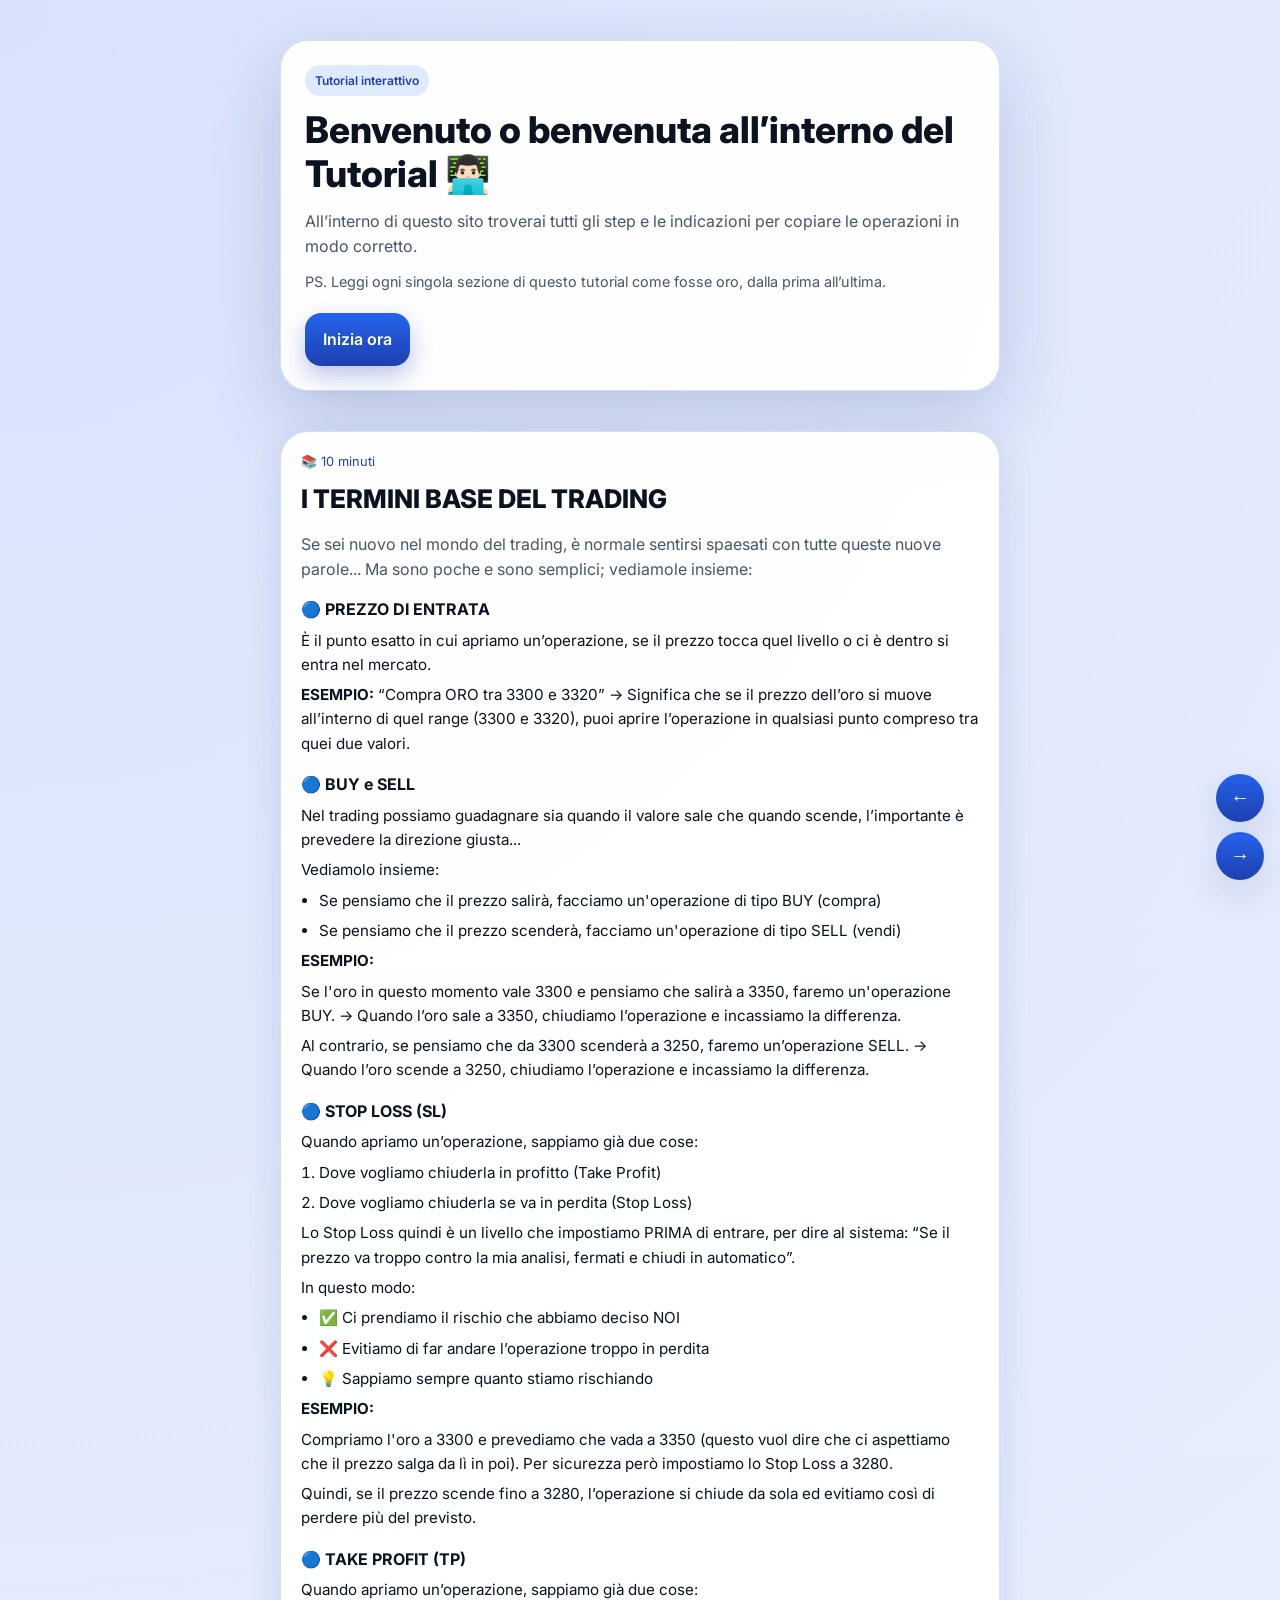
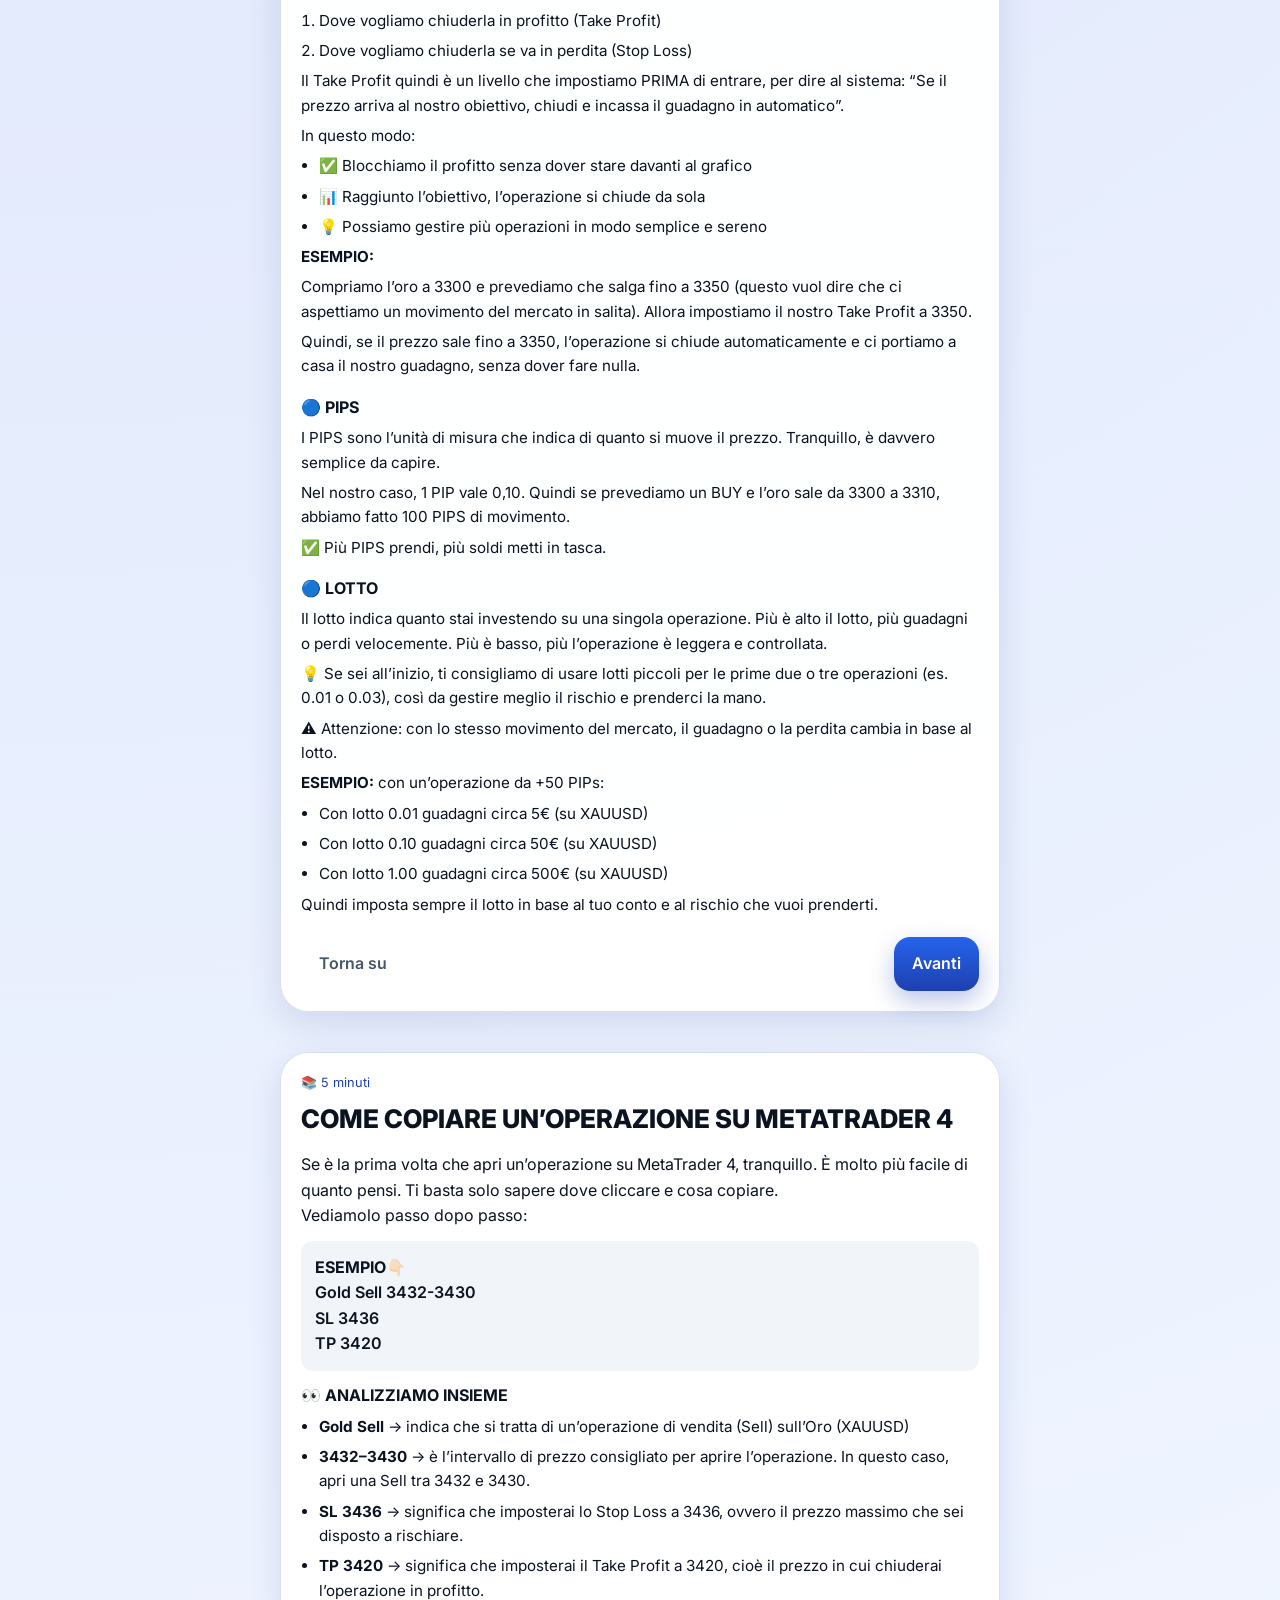
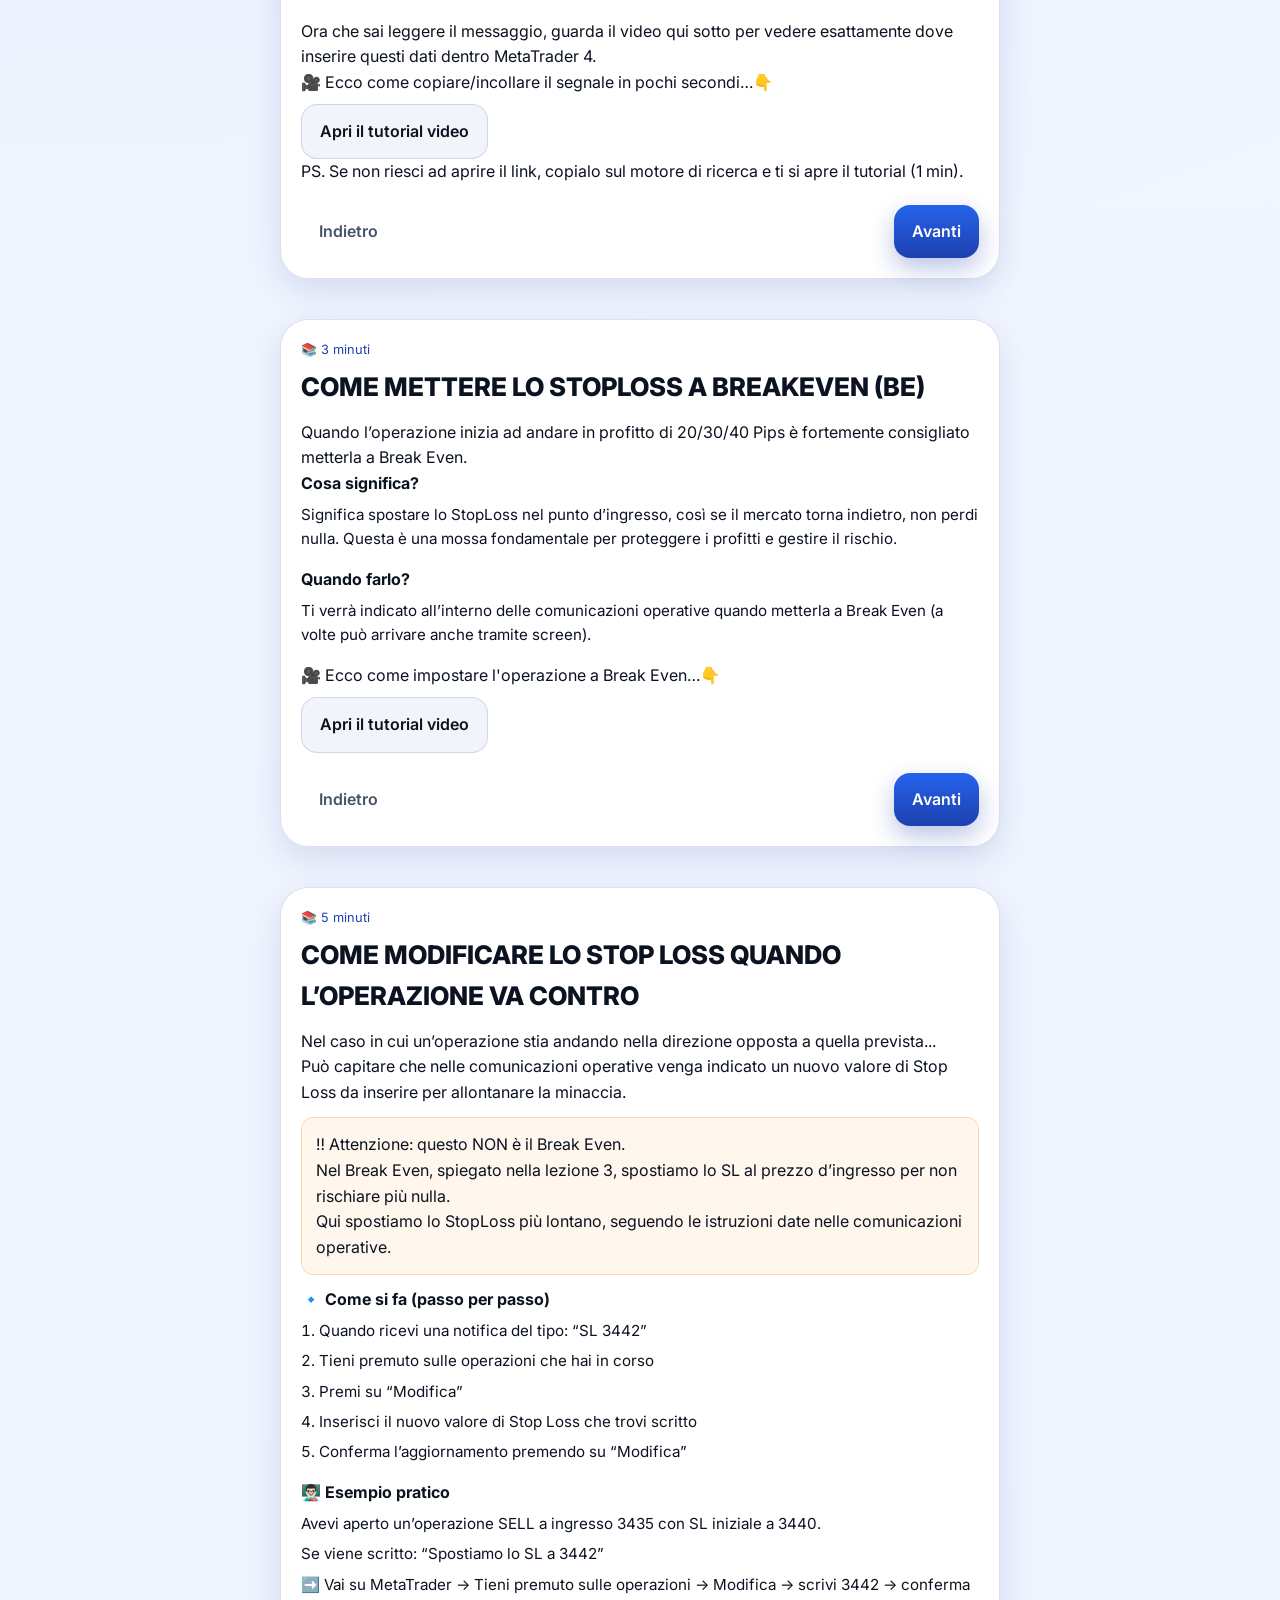
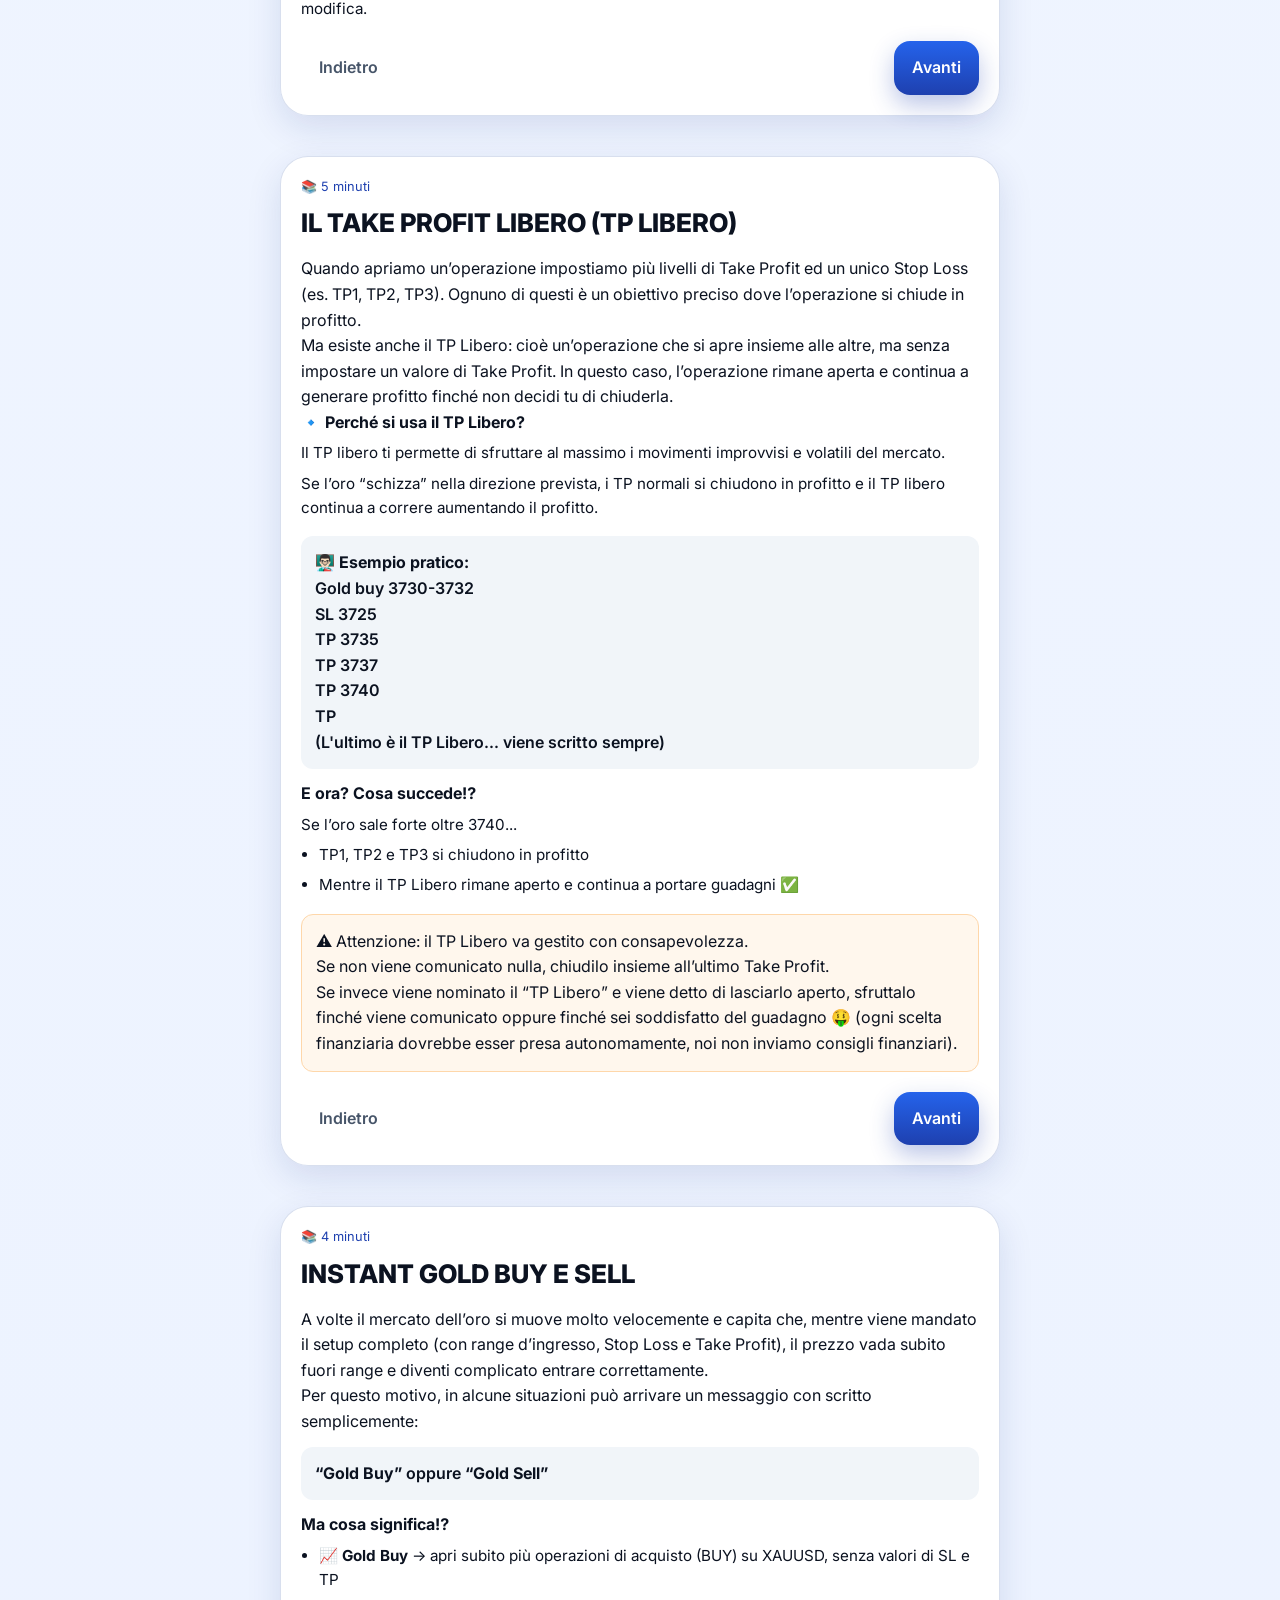
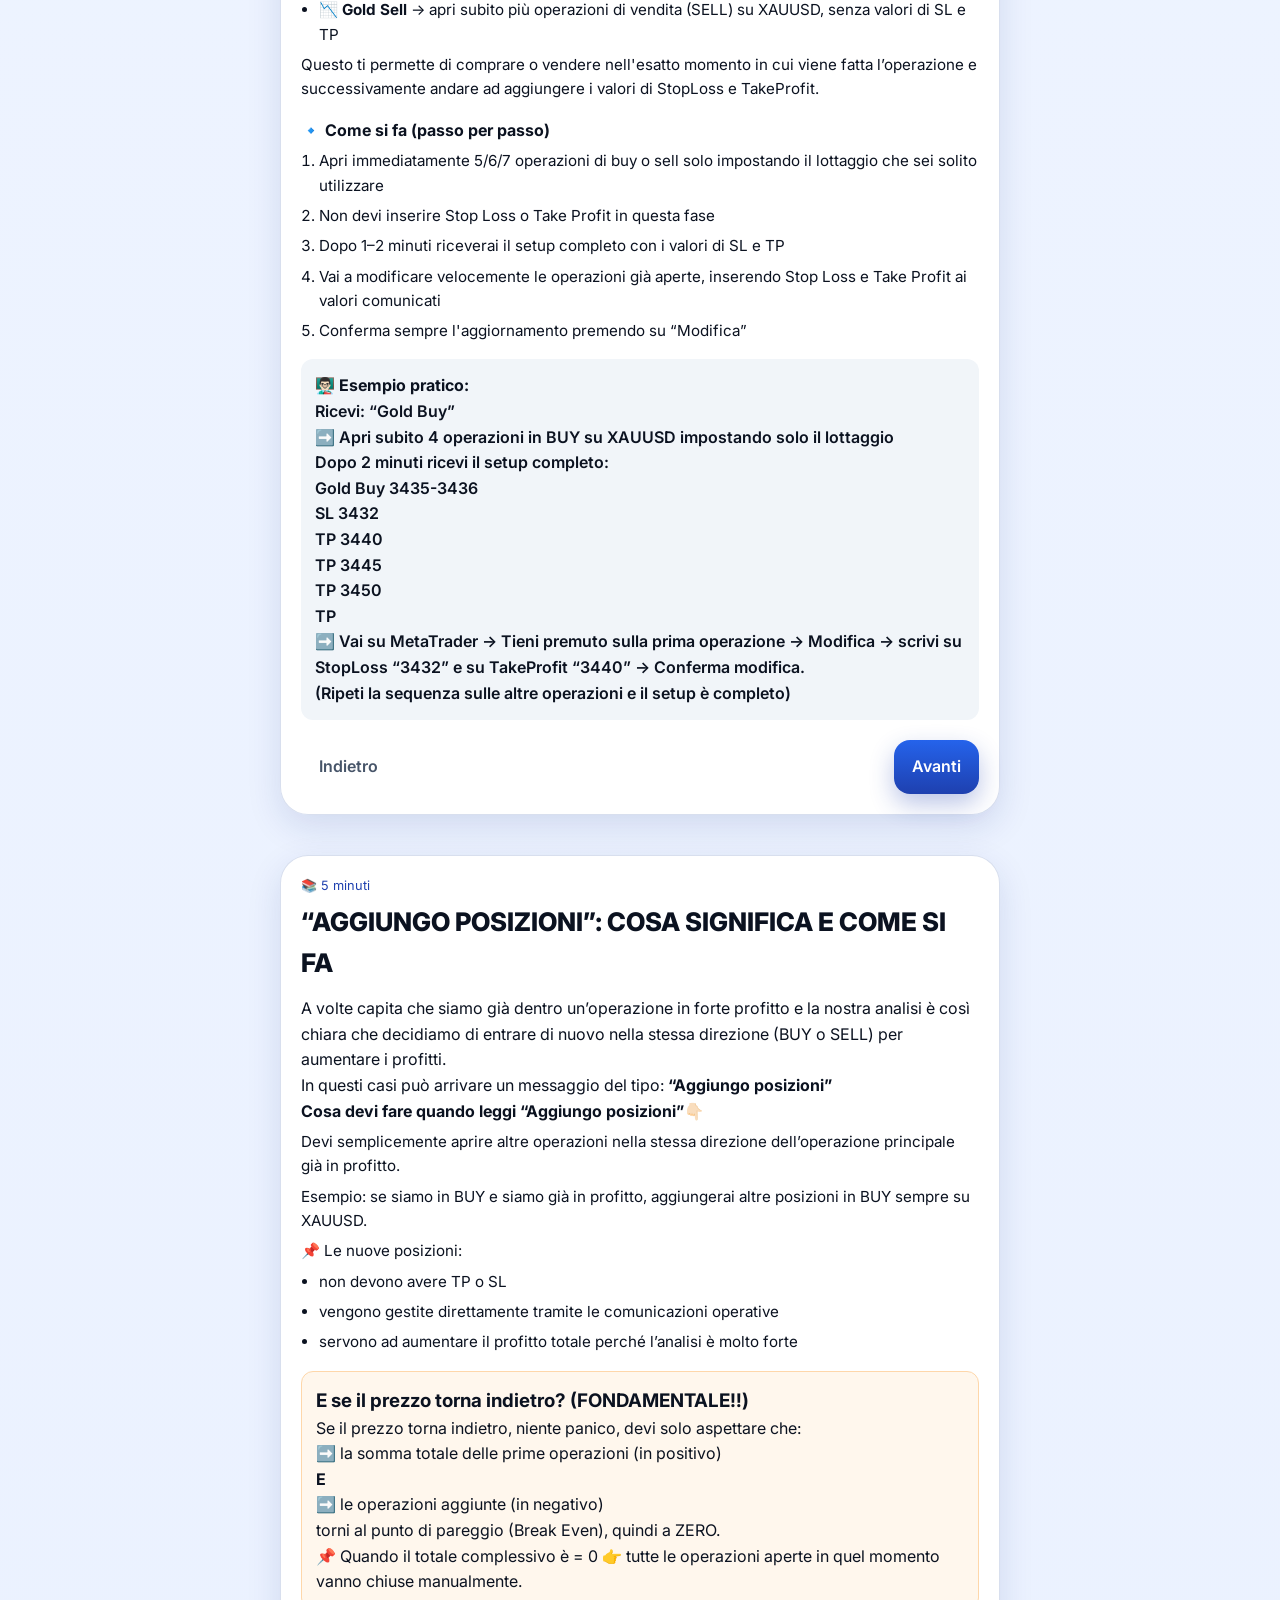
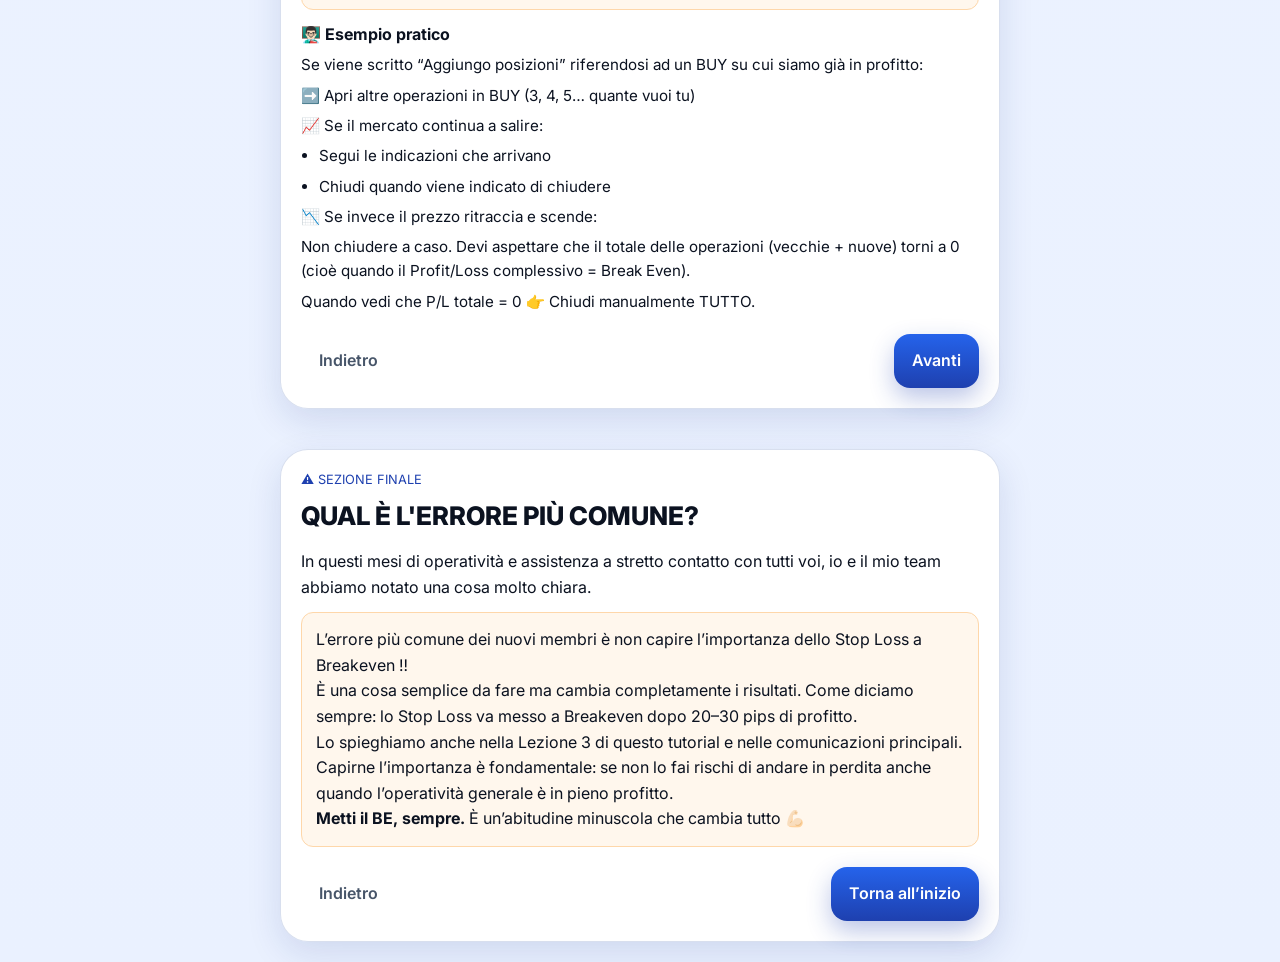
==== TUTORIAL/index.html @ 013e1227 "Tutorial" ====
<!DOCTYPE html>
<html lang="it">
<head>
  <meta charset="UTF-8" />
  <meta name="viewport" content="width=device-width, initial-scale=1.0" />
  <title>Tutorial Trading</title>
  <meta
    name="description"
    content="Tutorial interattivo per capire i termini base del trading e copiare le operazioni in modo corretto."
  />
  <link rel="preconnect" href="https://fonts.googleapis.com" />
  <link rel="preconnect" href="https://fonts.gstatic.com" crossorigin />
  <link
    href="https://fonts.googleapis.com/css2?family=Inter:wght@400;500;600;700;800&display=swap"
    rel="stylesheet"
  />
  <link rel="stylesheet" href="style.css" />
</head>
<body>
  <main class="tutorial-page">
    <header class="tutorial-hero section-anchor" id="top">
      <div class="tutorial-hero__card">
        <span class="tutorial-hero__badge">Tutorial interattivo</span>

        <h1 class="tutorial-hero__title">
          Benvenuto o benvenuta all’interno del Tutorial 👨🏻‍💻
        </h1>

        <p class="tutorial-hero__subtitle">
          All’interno di questo sito troverai tutti gli step e le indicazioni per copiare le operazioni in modo corretto.
        </p>

        <p class="tutorial-hero__note">
          PS. Leggi ogni singola sezione di questo tutorial come fosse oro, dalla prima all’ultima.
        </p>

        <div class="tutorial-hero__actions">
          <a class="tutorial-btn tutorial-btn--primary" href="#lezione-1">Inizia ora</a>
        </div>
      </div>
    </header>

    <section class="lesson section-anchor" id="lezione-1">
      <div class="lesson__card">
        <p class="lesson__meta">📚 10 minuti</p>
        <h2 class="lesson__title">I TERMINI BASE DEL TRADING</h2>

        <p class="lesson__intro">
          Se sei nuovo nel mondo del trading, è normale sentirsi spaesati con tutte queste nuove parole...
          Ma sono poche e sono semplici; vediamole insieme:
        </p>

        <div class="lesson__block">
          <h3>🔵 PREZZO DI ENTRATA</h3>
          <p>
            È il punto esatto in cui apriamo un’operazione, se il prezzo tocca quel livello o ci è dentro si entra nel mercato.
          </p>
          <p>
            <strong>ESEMPIO:</strong> “Compra ORO tra 3300 e 3320” → Significa che se il prezzo dell’oro si muove all’interno di quel range (3300 e 3320), puoi aprire l’operazione in qualsiasi punto compreso tra quei due valori.
          </p>
        </div>

        <div class="lesson__block">
          <h3>🔵 BUY e SELL</h3>
          <p>
            Nel trading possiamo guadagnare sia quando il valore sale che quando scende, l’importante è prevedere la direzione giusta...
          </p>
          <p>Vediamolo insieme:</p>
          <ul>
            <li>Se pensiamo che il prezzo salirà, facciamo un'operazione di tipo BUY (compra)</li>
            <li>Se pensiamo che il prezzo scenderà, facciamo un'operazione di tipo SELL (vendi)</li>
          </ul>
          <p><strong>ESEMPIO:</strong></p>
          <p>
            Se l'oro in questo momento vale 3300 e pensiamo che salirà a 3350, faremo un'operazione BUY.
            → Quando l’oro sale a 3350, chiudiamo l’operazione e incassiamo la differenza.
          </p>
          <p>
            Al contrario, se pensiamo che da 3300 scenderà a 3250, faremo un’operazione SELL.
            → Quando l’oro scende a 3250, chiudiamo l’operazione e incassiamo la differenza.
          </p>
        </div>

        <div class="lesson__block">
          <h3>🔵 STOP LOSS (SL)</h3>
          <p>Quando apriamo un’operazione, sappiamo già due cose:</p>
          <ol>
            <li>Dove vogliamo chiuderla in profitto (Take Profit)</li>
            <li>Dove vogliamo chiuderla se va in perdita (Stop Loss)</li>
          </ol>
          <p>
            Lo Stop Loss quindi è un livello che impostiamo PRIMA di entrare, per dire al sistema:
            “Se il prezzo va troppo contro la mia analisi, fermati e chiudi in automatico”.
          </p>
          <p>In questo modo:</p>
          <ul>
            <li>✅ Ci prendiamo il rischio che abbiamo deciso NOI</li>
            <li>❌ Evitiamo di far andare l’operazione troppo in perdita</li>
            <li>💡 Sappiamo sempre quanto stiamo rischiando</li>
          </ul>
          <p><strong>ESEMPIO:</strong></p>
          <p>
            Compriamo l'oro a 3300 e prevediamo che vada a 3350
            (questo vuol dire che ci aspettiamo che il prezzo salga da lì in poi).
            Per sicurezza però impostiamo lo Stop Loss a 3280.
          </p>
          <p>
            Quindi, se il prezzo scende fino a 3280, l’operazione si chiude da sola
            ed evitiamo così di perdere più del previsto.
          </p>
        </div>

        <div class="lesson__block">
          <h3>🔵 TAKE PROFIT (TP)</h3>
          <p>Quando apriamo un’operazione, sappiamo già due cose:</p>
          <ol>
            <li>Dove vogliamo chiuderla in profitto (Take Profit)</li>
            <li>Dove vogliamo chiuderla se va in perdita (Stop Loss)</li>
          </ol>
          <p>
            Il Take Profit quindi è un livello che impostiamo PRIMA di entrare, per dire al sistema:
            “Se il prezzo arriva al nostro obiettivo, chiudi e incassa il guadagno in automatico”.
          </p>
          <p>In questo modo:</p>
          <ul>
            <li>✅ Blocchiamo il profitto senza dover stare davanti al grafico</li>
            <li>📊 Raggiunto l’obiettivo, l’operazione si chiude da sola</li>
            <li>💡 Possiamo gestire più operazioni in modo semplice e sereno</li>
          </ul>
          <p><strong>ESEMPIO:</strong></p>
          <p>
            Compriamo l’oro a 3300 e prevediamo che salga fino a 3350
            (questo vuol dire che ci aspettiamo un movimento del mercato in salita).
            Allora impostiamo il nostro Take Profit a 3350.
          </p>
          <p>
            Quindi, se il prezzo sale fino a 3350, l’operazione si chiude automaticamente
            e ci portiamo a casa il nostro guadagno, senza dover fare nulla.
          </p>
        </div>

        <div class="lesson__block">
          <h3>🔵 PIPS</h3>
          <p>
            I PIPS sono l’unità di misura che indica di quanto si muove il prezzo.
            Tranquillo, è davvero semplice da capire.
          </p>
          <p>
            Nel nostro caso, 1 PIP vale 0,10.
            Quindi se prevediamo un BUY e l’oro sale da 3300 a 3310, abbiamo fatto 100 PIPS di movimento.
          </p>
          <p>✅ Più PIPS prendi, più soldi metti in tasca.</p>
        </div>

        <div class="lesson__block">
          <h3>🔵 LOTTO</h3>
          <p>
            Il lotto indica quanto stai investendo su una singola operazione.
            Più è alto il lotto, più guadagni o perdi velocemente.
            Più è basso, più l’operazione è leggera e controllata.
          </p>
          <p>
            💡 Se sei all’inizio, ti consigliamo di usare lotti piccoli per le prime due o tre operazioni
            (es. 0.01 o 0.03), così da gestire meglio il rischio e prenderci la mano.
          </p>
          <p>
            ⚠️ Attenzione: con lo stesso movimento del mercato, il guadagno o la perdita cambia in base al lotto.
          </p>
          <p><strong>ESEMPIO:</strong> con un’operazione da +50 PIPs:</p>
          <ul>
            <li>Con lotto 0.01 guadagni circa 5€ (su XAUUSD)</li>
            <li>Con lotto 0.10 guadagni circa 50€ (su XAUUSD)</li>
            <li>Con lotto 1.00 guadagni circa 500€ (su XAUUSD)</li>
          </ul>
          <p>
            Quindi imposta sempre il lotto in base al tuo conto e al rischio che vuoi prenderti.
          </p>
        </div>

        <div class="lesson__nav">
          <a class="tutorial-btn tutorial-btn--ghost" href="#top">Torna su</a>
          <a class="tutorial-btn tutorial-btn--primary" href="#lezione-2">Avanti</a>
        </div>
      </div>
    </section>

    <section class="lesson section-anchor" id="lezione-2">
      <div class="lesson__card">
        <p class="lesson__meta">📚 5 minuti</p>
        <h2 class="lesson__title">COME COPIARE UN’OPERAZIONE SU METATRADER 4</h2>

        <p>
          Se è la prima volta che apri un’operazione su MetaTrader 4, tranquillo.
          È molto più facile di quanto pensi. Ti basta solo sapere dove cliccare e cosa copiare.
        </p>
        <p>Vediamolo passo dopo passo:</p>

        <div class="lesson__signal">
          <p><strong>ESEMPIO👇🏻</strong></p>
          <p>Gold Sell 3432-3430</p>
          <p>SL 3436</p>
          <p>TP 3420</p>
        </div>

        <div class="lesson__block">
          <h3>👀 ANALIZZIAMO INSIEME</h3>
          <ul>
            <li><strong>Gold Sell</strong> → indica che si tratta di un’operazione di vendita (Sell) sull’Oro (XAUUSD)</li>
            <li><strong>3432–3430</strong> → è l’intervallo di prezzo consigliato per aprire l’operazione. In questo caso, apri una Sell tra 3432 e 3430.</li>
            <li><strong>SL 3436</strong> → significa che imposterai lo Stop Loss a 3436, ovvero il prezzo massimo che sei disposto a rischiare.</li>
            <li><strong>TP 3420</strong> → significa che imposterai il Take Profit a 3420, cioè il prezzo in cui chiuderai l’operazione in profitto.</li>
          </ul>
        </div>

        <p>
          Ora che sai leggere il messaggio, guarda il video qui sotto per vedere esattamente dove inserire questi dati dentro MetaTrader 4.
        </p>

        <div class="lesson__video">
          <p>🎥 Ecco come copiare/incollare il segnale in pochi secondi…👇</p>
          <a class="tutorial-btn tutorial-btn--secondary tutorial-btn--inline" href="https://bit.ly/4lM5LzV" target="_blank" rel="noopener noreferrer">
            Apri il tutorial video
          </a>
        </div>

        <p>
          PS. Se non riesci ad aprire il link, copialo sul motore di ricerca e ti si apre il tutorial (1 min).
        </p>

        <div class="lesson__nav">
          <a class="tutorial-btn tutorial-btn--ghost" href="#lezione-1">Indietro</a>
          <a class="tutorial-btn tutorial-btn--primary" href="#lezione-3">Avanti</a>
        </div>
      </div>
    </section>

    <section class="lesson section-anchor" id="lezione-3">
      <div class="lesson__card">
        <p class="lesson__meta">📚 3 minuti</p>
        <h2 class="lesson__title">COME METTERE LO STOPLOSS A BREAKEVEN (BE)</h2>

        <p>
          Quando l’operazione inizia ad andare in profitto di 20/30/40 Pips è fortemente consigliato metterla a Break Even.
        </p>

        <div class="lesson__block">
          <h3>Cosa significa?</h3>
          <p>
            Significa spostare lo StopLoss nel punto d’ingresso, così se il mercato torna indietro, non perdi nulla.
            Questa è una mossa fondamentale per proteggere i profitti e gestire il rischio.
          </p>
        </div>

        <div class="lesson__block">
          <h3>Quando farlo?</h3>
          <p>
            Ti verrà indicato all’interno delle comunicazioni operative quando metterla a Break Even
            (a volte può arrivare anche tramite screen).
          </p>
        </div>

        <div class="lesson__video">
          <p>🎥 Ecco come impostare l'operazione a Break Even…👇</p>
          <a class="tutorial-btn tutorial-btn--secondary tutorial-btn--inline" href="https://bit.ly/3PQKNnn" target="_blank" rel="noopener noreferrer">
            Apri il tutorial video
          </a>
        </div>

        <div class="lesson__nav">
          <a class="tutorial-btn tutorial-btn--ghost" href="#lezione-2">Indietro</a>
          <a class="tutorial-btn tutorial-btn--primary" href="#lezione-4">Avanti</a>
        </div>
      </div>
    </section>

    <section class="lesson section-anchor" id="lezione-4">
      <div class="lesson__card">
        <p class="lesson__meta">📚 5 minuti</p>
        <h2 class="lesson__title">COME MODIFICARE LO STOP LOSS QUANDO L’OPERAZIONE VA CONTRO</h2>

        <p>
          Nel caso in cui un’operazione stia andando nella direzione opposta a quella prevista...
        </p>
        <p>
          Può capitare che nelle comunicazioni operative venga indicato un nuovo valore di Stop Loss da inserire per allontanare la minaccia.
        </p>

        <div class="lesson__warning">
          <p>‼️ Attenzione: questo NON è il Break Even.</p>
          <p>
            Nel Break Even, spiegato nella lezione 3, spostiamo lo SL al prezzo d’ingresso per non rischiare più nulla.
          </p>
          <p>
            Qui spostiamo lo StopLoss più lontano, seguendo le istruzioni date nelle comunicazioni operative.
          </p>
        </div>

        <div class="lesson__block">
          <h3>🔹 Come si fa (passo per passo)</h3>
          <ol>
            <li>Quando ricevi una notifica del tipo: “SL 3442”</li>
            <li>Tieni premuto sulle operazioni che hai in corso</li>
            <li>Premi su “Modifica”</li>
            <li>Inserisci il nuovo valore di Stop Loss che trovi scritto</li>
            <li>Conferma l’aggiornamento premendo su “Modifica”</li>
          </ol>
        </div>

        <div class="lesson__block">
          <h3>👨🏻‍🏫 Esempio pratico</h3>
          <p>
            Avevi aperto un’operazione SELL a ingresso 3435 con SL iniziale a 3440.
          </p>
          <p>
            Se viene scritto: “Spostiamo lo SL a 3442”
          </p>
          <p>
            ➡️ Vai su MetaTrader → Tieni premuto sulle operazioni → Modifica → scrivi 3442 → conferma modifica.
          </p>
        </div>

        <div class="lesson__nav">
          <a class="tutorial-btn tutorial-btn--ghost" href="#lezione-3">Indietro</a>
          <a class="tutorial-btn tutorial-btn--primary" href="#lezione-5">Avanti</a>
        </div>
      </div>
    </section>

    <section class="lesson section-anchor" id="lezione-5">
      <div class="lesson__card">
        <p class="lesson__meta">📚 5 minuti</p>
        <h2 class="lesson__title">IL TAKE PROFIT LIBERO (TP LIBERO)</h2>

        <p>
          Quando apriamo un’operazione impostiamo più livelli di Take Profit ed un unico Stop Loss
          (es. TP1, TP2, TP3). Ognuno di questi è un obiettivo preciso dove l’operazione si chiude in profitto.
        </p>
        <p>
          Ma esiste anche il TP Libero: cioè un’operazione che si apre insieme alle altre, ma senza impostare un valore di Take Profit.
          In questo caso, l’operazione rimane aperta e continua a generare profitto finché non decidi tu di chiuderla.
        </p>

        <div class="lesson__block">
          <h3>🔹 Perché si usa il TP Libero?</h3>
          <p>
            Il TP libero ti permette di sfruttare al massimo i movimenti improvvisi e volatili del mercato.
          </p>
          <p>
            Se l’oro “schizza” nella direzione prevista, i TP normali si chiudono in profitto
            e il TP libero continua a correre aumentando il profitto.
          </p>
        </div>

        <div class="lesson__signal">
          <p><strong>👨🏻‍🏫 Esempio pratico:</strong></p>
          <p>Gold buy 3730-3732</p>
          <p>SL 3725</p>
          <p>TP 3735</p>
          <p>TP 3737</p>
          <p>TP 3740</p>
          <p>TP</p>
          <p>(L'ultimo è il TP Libero... viene scritto sempre)</p>
        </div>

        <div class="lesson__block">
          <h3>E ora? Cosa succede⁉️</h3>
          <p>Se l’oro sale forte oltre 3740...</p>
          <ul>
            <li>TP1, TP2 e TP3 si chiudono in profitto</li>
            <li>Mentre il TP Libero rimane aperto e continua a portare guadagni ✅</li>
          </ul>
        </div>

        <div class="lesson__warning">
          <p>⚠️ Attenzione: il TP Libero va gestito con consapevolezza.</p>
          <p>Se non viene comunicato nulla, chiudilo insieme all’ultimo Take Profit.</p>
          <p>
            Se invece viene nominato il “TP Libero” e viene detto di lasciarlo aperto,
            sfruttalo finché viene comunicato oppure finché sei soddisfatto del guadagno 🤑
            (ogni scelta finanziaria dovrebbe esser presa autonomamente, noi non inviamo consigli finanziari).
          </p>
        </div>

        <div class="lesson__nav">
          <a class="tutorial-btn tutorial-btn--ghost" href="#lezione-4">Indietro</a>
          <a class="tutorial-btn tutorial-btn--primary" href="#lezione-6">Avanti</a>
        </div>
      </div>
    </section>

    <section class="lesson section-anchor" id="lezione-6">
      <div class="lesson__card">
        <p class="lesson__meta">📚 4 minuti</p>
        <h2 class="lesson__title">INSTANT GOLD BUY E SELL</h2>

        <p>
          A volte il mercato dell’oro si muove molto velocemente e capita che, mentre viene mandato il setup completo
          (con range d’ingresso, Stop Loss e Take Profit), il prezzo vada subito fuori range e diventi complicato entrare correttamente.
        </p>
        <p>
          Per questo motivo, in alcune situazioni può arrivare un messaggio con scritto semplicemente:
        </p>

        <div class="lesson__signal">
          <p><strong>“Gold Buy”</strong> oppure <strong>“Gold Sell”</strong></p>
        </div>

        <div class="lesson__block">
          <h3>Ma cosa significa⁉️</h3>
          <ul>
            <li>📈 <strong>Gold Buy</strong> → apri subito più operazioni di acquisto (BUY) su XAUUSD, senza valori di SL e TP</li>
            <li>📉 <strong>Gold Sell</strong> → apri subito più operazioni di vendita (SELL) su XAUUSD, senza valori di SL e TP</li>
          </ul>
          <p>
            Questo ti permette di comprare o vendere nell'esatto momento in cui viene fatta l’operazione
            e successivamente andare ad aggiungere i valori di StopLoss e TakeProfit.
          </p>
        </div>

        <div class="lesson__block">
          <h3>🔹 Come si fa (passo per passo)</h3>
          <ol>
            <li>Apri immediatamente 5/6/7 operazioni di buy o sell solo impostando il lottaggio che sei solito utilizzare</li>
            <li>Non devi inserire Stop Loss o Take Profit in questa fase</li>
            <li>Dopo 1–2 minuti riceverai il setup completo con i valori di SL e TP</li>
            <li>Vai a modificare velocemente le operazioni già aperte, inserendo Stop Loss e Take Profit ai valori comunicati</li>
            <li>Conferma sempre l'aggiornamento premendo su “Modifica”</li>
          </ol>
        </div>

        <div class="lesson__signal">
          <p><strong>👨🏻‍🏫 Esempio pratico:</strong></p>
          <p>Ricevi: “Gold Buy”</p>
          <p>➡️ Apri subito 4 operazioni in BUY su XAUUSD impostando solo il lottaggio</p>
          <p>Dopo 2 minuti ricevi il setup completo:</p>
          <p>Gold Buy 3435-3436</p>
          <p>SL 3432</p>
          <p>TP 3440</p>
          <p>TP 3445</p>
          <p>TP 3450</p>
          <p>TP</p>
          <p>
            ➡️ Vai su MetaTrader → Tieni premuto sulla prima operazione → Modifica →
            scrivi su StopLoss “3432” e su TakeProfit “3440” → Conferma modifica.
          </p>
          <p>(Ripeti la sequenza sulle altre operazioni e il setup è completo)</p>
        </div>

        <div class="lesson__nav">
          <a class="tutorial-btn tutorial-btn--ghost" href="#lezione-5">Indietro</a>
          <a class="tutorial-btn tutorial-btn--primary" href="#lezione-7">Avanti</a>
        </div>
      </div>
    </section>

    <section class="lesson section-anchor" id="lezione-7">
      <div class="lesson__card">
        <p class="lesson__meta">📚 5 minuti</p>
        <h2 class="lesson__title">“AGGIUNGO POSIZIONI”: COSA SIGNIFICA E COME SI FA</h2>

        <p>
          A volte capita che siamo già dentro un’operazione in forte profitto e la nostra analisi è così chiara
          che decidiamo di entrare di nuovo nella stessa direzione (BUY o SELL) per aumentare i profitti.
        </p>
        <p>
          In questi casi può arrivare un messaggio del tipo: <strong>“Aggiungo posizioni”</strong>
        </p>

        <div class="lesson__block">
          <h3>Cosa devi fare quando leggi “Aggiungo posizioni”👇🏻</h3>
          <p>
            Devi semplicemente aprire altre operazioni nella stessa direzione dell’operazione principale già in profitto.
          </p>
          <p>
            Esempio: se siamo in BUY e siamo già in profitto, aggiungerai altre posizioni in BUY sempre su XAUUSD.
          </p>
          <p>📌 Le nuove posizioni:</p>
          <ul>
            <li>non devono avere TP o SL</li>
            <li>vengono gestite direttamente tramite le comunicazioni operative</li>
            <li>servono ad aumentare il profitto totale perché l’analisi è molto forte</li>
          </ul>
        </div>

        <div class="lesson__warning">
          <h3>E se il prezzo torna indietro? (FONDAMENTALE‼️)</h3>
          <p>Se il prezzo torna indietro, niente panico, devi solo aspettare che:</p>
          <p>➡️ la somma totale delle prime operazioni (in positivo)</p>
          <p><strong>E</strong></p>
          <p>➡️ le operazioni aggiunte (in negativo)</p>
          <p>torni al punto di pareggio (Break Even), quindi a ZERO.</p>
          <p>
            📌 Quando il totale complessivo è = 0
            👉 tutte le operazioni aperte in quel momento vanno chiuse manualmente.
          </p>
        </div>

        <div class="lesson__block">
          <h3>👨🏻‍🏫 Esempio pratico</h3>
          <p>
            Se viene scritto “Aggiungo posizioni” riferendosi ad un BUY su cui siamo già in profitto:
          </p>
          <p>➡️ Apri altre operazioni in BUY (3, 4, 5… quante vuoi tu)</p>
          <p>📈 Se il mercato continua a salire:</p>
          <ul>
            <li>Segui le indicazioni che arrivano</li>
            <li>Chiudi quando viene indicato di chiudere</li>
          </ul>
          <p>📉 Se invece il prezzo ritraccia e scende:</p>
          <p>
            Non chiudere a caso. Devi aspettare che il totale delle operazioni (vecchie + nuove) torni a 0
            (cioè quando il Profit/Loss complessivo = Break Even).
          </p>
          <p>Quando vedi che P/L totale = 0 👉 Chiudi manualmente TUTTO.</p>
        </div>

        <div class="lesson__nav">
          <a class="tutorial-btn tutorial-btn--ghost" href="#lezione-6">Indietro</a>
          <a class="tutorial-btn tutorial-btn--primary" href="#errore-comune">Avanti</a>
        </div>
      </div>
    </section>

    <section class="lesson lesson--final section-anchor" id="errore-comune">
      <div class="lesson__card">
        <p class="lesson__meta">⚠️ SEZIONE FINALE</p>
        <h2 class="lesson__title">QUAL È L'ERRORE PIÙ COMUNE?</h2>

        <p>
          In questi mesi di operatività e assistenza a stretto contatto con tutti voi, io e il mio team abbiamo notato una cosa molto chiara.
        </p>

        <div class="lesson__warning">
          <p>
            L’errore più comune dei nuovi membri è non capire l’importanza dello Stop Loss a Breakeven ‼️
          </p>
          <p>
            È una cosa semplice da fare ma cambia completamente i risultati.
            Come diciamo sempre: lo Stop Loss va messo a Breakeven dopo 20–30 pips di profitto.
          </p>
          <p>
            Lo spieghiamo anche nella Lezione 3 di questo tutorial e nelle comunicazioni principali.
          </p>
          <p>
            Capirne l’importanza è fondamentale: se non lo fai rischi di andare in perdita anche quando l’operatività generale è in pieno profitto.
          </p>
          <p><strong>Metti il BE, sempre.</strong> È un’abitudine minuscola che cambia tutto 💪🏻</p>
        </div>

        <div class="lesson__nav">
          <a class="tutorial-btn tutorial-btn--ghost" href="#lezione-7">Indietro</a>
          <a class="tutorial-btn tutorial-btn--primary" href="#top">Torna all’inizio</a>
        </div>
      </div>
    </section>

    <div class="floating-nav" aria-label="Navigazione rapida tutorial">
      <button class="floating-nav__btn" id="prevBtn" type="button" aria-label="Sezione precedente">
        <span>←</span>
      </button>
      <button class="floating-nav__btn" id="nextBtn" type="button" aria-label="Sezione successiva">
        <span>→</span>
      </button>
    </div>
  </main>

  <script>
    const sections = Array.from(document.querySelectorAll(".section-anchor"));
    const prevBtn = document.getElementById("prevBtn");
    const nextBtn = document.getElementById("nextBtn");
    let currentIndex = 0;

    function updateCurrentSection() {
      let closestIndex = 0;
      let closestDistance = Number.POSITIVE_INFINITY;

      sections.forEach((section, index) => {
        const rect = section.getBoundingClientRect();
        const distance = Math.abs(rect.top - 120);
        if (distance < closestDistance) {
          closestDistance = distance;
          closestIndex = index;
        }
      });

      currentIndex = closestIndex;
      prevBtn.disabled = currentIndex === 0;
      nextBtn.disabled = currentIndex === sections.length - 1;
    }

    function goToSection(index) {
      if (index < 0 || index >= sections.length) return;
      sections[index].scrollIntoView({ behavior: "smooth", block: "start" });
    }

    prevBtn.addEventListener("click", () => {
      updateCurrentSection();
      goToSection(currentIndex - 1);
    });

    nextBtn.addEventListener("click", () => {
      updateCurrentSection();
      goToSection(currentIndex + 1);
    });

    window.addEventListener("scroll", updateCurrentSection, { passive: true });
    window.addEventListener("load", updateCurrentSection);
    window.addEventListener("resize", updateCurrentSection);
  </script>
</body>
</html>
---- TUTORIAL/style.css ----
* {
  box-sizing: border-box;
  margin: 0;
  padding: 0;
}

:root {
  --bg: #eef4ff;
  --surface: rgba(255, 255, 255, 0.96);
  --border: rgba(40, 80, 160, 0.18);
  --text: #0b1220;
  --text-soft: #475569;
  --primary: #1d4ed8;
  --primary-strong: #1e40af;
  --primary-soft: #e0eaff;
  --radius-xl: 28px;
  --radius-lg: 20px;
  --radius-md: 14px;
  --shadow-lg: 0 25px 70px rgba(20, 40, 120, 0.18);
  --shadow-md: 0 12px 35px rgba(20, 40, 120, 0.12);
  --container: 720px;
}

html {
  scroll-behavior: smooth;
}

body {
  font-family: "Inter", sans-serif;
  background:
    radial-gradient(circle at top left, rgba(60, 100, 220, 0.15), transparent 40%),
    linear-gradient(180deg, #f4f8ff 0%, #eaf1ff 100%);
  color: var(--text);
  line-height: 1.6;
}

.tutorial-hero {
  padding: 40px 16px 20px;
  display: flex;
  justify-content: center;
}

.tutorial-hero__card {
  max-width: var(--container);
  width: 100%;
  background: var(--surface);
  border: 1px solid var(--border);
  border-radius: var(--radius-xl);
  padding: 24px;
  box-shadow: var(--shadow-lg);
}

.tutorial-hero__badge {
  font-size: 0.75rem;
  font-weight: 600;
  background: var(--primary-soft);
  color: var(--primary-strong);
  padding: 6px 10px;
  border-radius: 999px;
  display: inline-block;
  margin-bottom: 12px;
}

.tutorial-hero__title {
  font-size: 1.8rem;
  font-weight: 800;
  margin-bottom: 12px;
  line-height: 1.2;
}

.tutorial-hero__subtitle {
  color: var(--text-soft);
  margin-bottom: 10px;
}

.tutorial-hero__note {
  font-size: 0.9rem;
  color: var(--text-soft);
  margin-bottom: 20px;
}

.tutorial-hero__actions {
  display: flex;
  gap: 10px;
  flex-wrap: wrap;
}

.tutorial-btn {
  display: inline-flex;
  align-items: center;
  justify-content: center;
  padding: 14px 18px;
  border-radius: 16px;
  font-weight: 600;
  font-size: 0.9rem;
  text-decoration: none;
  transition: all 0.18s ease;
  cursor: pointer;
  white-space: nowrap;
}

.tutorial-btn--primary {
  background: linear-gradient(180deg, #2563eb, #1e40af);
  color: #fff;
  box-shadow: 0 10px 25px rgba(30, 64, 175, 0.3);
}

.tutorial-btn--primary:hover {
  transform: translateY(-1px);
  box-shadow: 0 14px 30px rgba(30, 64, 175, 0.35);
}

.tutorial-btn--secondary {
  background: #f1f5f9;
  color: var(--text);
  border: 1px solid var(--border);
}

.tutorial-btn--secondary:hover {
  background: #e2e8f0;
}

.tutorial-btn--ghost {
  background: transparent;
  color: var(--text-soft);
}

.tutorial-btn--ghost:hover {
  color: var(--text);
}

.tutorial-btn--inline {
  margin-top: 8px;
}

.lesson {
  padding: 20px 16px;
  display: flex;
  justify-content: center;
}

.lesson__card {
  max-width: var(--container);
  width: 100%;
  background: var(--surface);
  border: 1px solid var(--border);
  border-radius: var(--radius-xl);
  padding: 20px;
  box-shadow: var(--shadow-md);
}

.lesson__meta {
  font-size: 0.8rem;
  color: var(--primary-strong);
  margin-bottom: 6px;
}

.lesson__title {
  font-size: 1.4rem;
  font-weight: 800;
  margin-bottom: 12px;
}

.lesson__intro {
  color: var(--text-soft);
  margin-bottom: 14px;
}

.lesson__block {
  margin-bottom: 16px;
}

.lesson__block h3 {
  font-size: 1rem;
  margin-bottom: 6px;
}

.lesson__block p,
.lesson__block li {
  font-size: 0.95rem;
  margin-bottom: 6px;
}

.lesson__block ul,
.lesson__block ol {
  padding-left: 18px;
}

.lesson__signal {
  background: #f1f5f9;
  padding: 14px;
  border-radius: 12px;
  margin: 12px 0;
  font-weight: 600;
}

.lesson__warning {
  background: #fff7ed;
  border: 1px solid #fed7aa;
  padding: 14px;
  border-radius: 12px;
  margin: 12px 0;
}

.lesson__video a {
  display: inline-flex;
}

.lesson__nav {
  display: flex;
  justify-content: space-between;
  gap: 10px;
  margin-top: 20px;
  flex-wrap: wrap;
}

.floating-nav {
  position: fixed;
  bottom: 20px;
  right: 16px;
  display: flex;
  flex-direction: column;
  gap: 10px;
}

.floating-nav__btn {
  width: 48px;
  height: 48px;
  border-radius: 50%;
  border: none;
  background: linear-gradient(180deg, #2563eb, #1e40af);
  color: #fff;
  font-size: 1.2rem;
  box-shadow: var(--shadow-md);
  cursor: pointer;
  transition: 0.15s;
}

.floating-nav__btn:hover {
  transform: scale(1.05);
}

.floating-nav__btn:disabled {
  opacity: 0.45;
  cursor: not-allowed;
  transform: none;
}

@media (min-width: 768px) {
  .tutorial-hero__title {
    font-size: 2.3rem;
  }

  .lesson__title {
    font-size: 1.6rem;
  }

  .tutorial-btn {
    font-size: 1rem;
  }
}
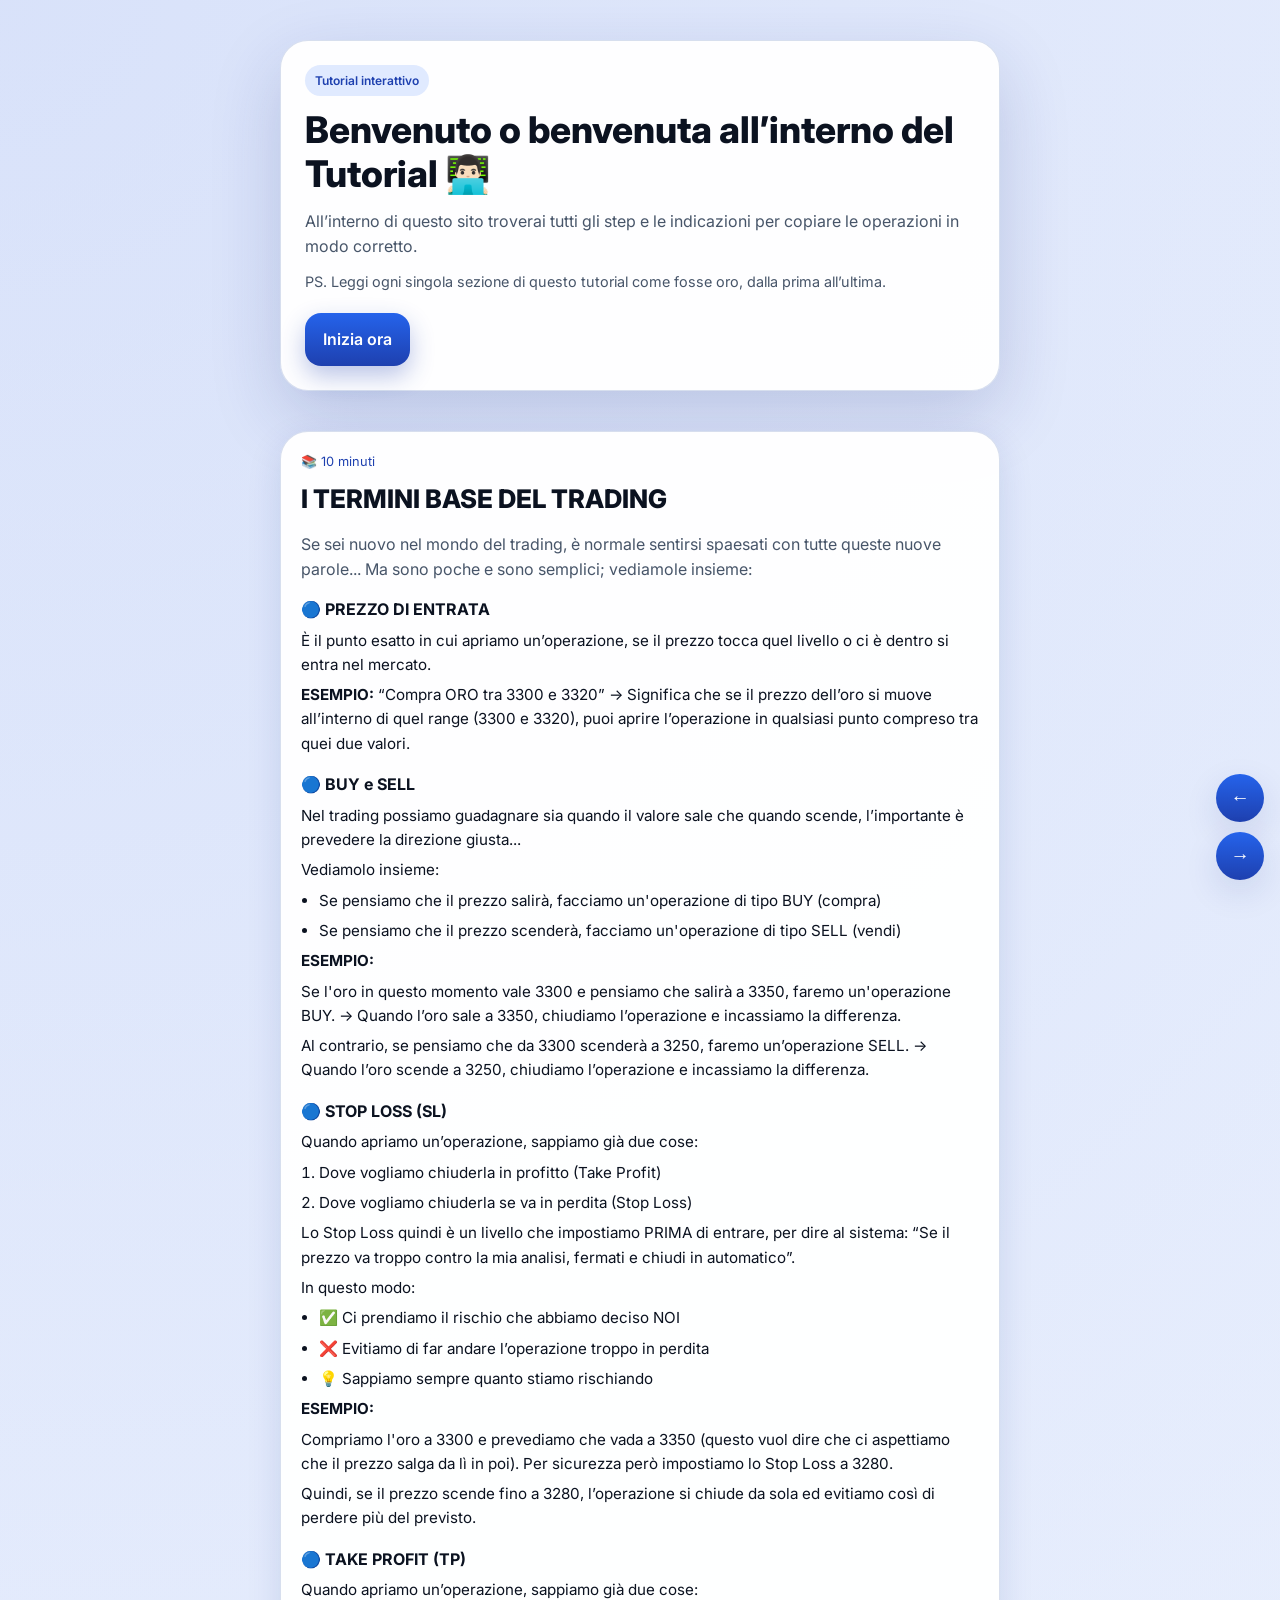
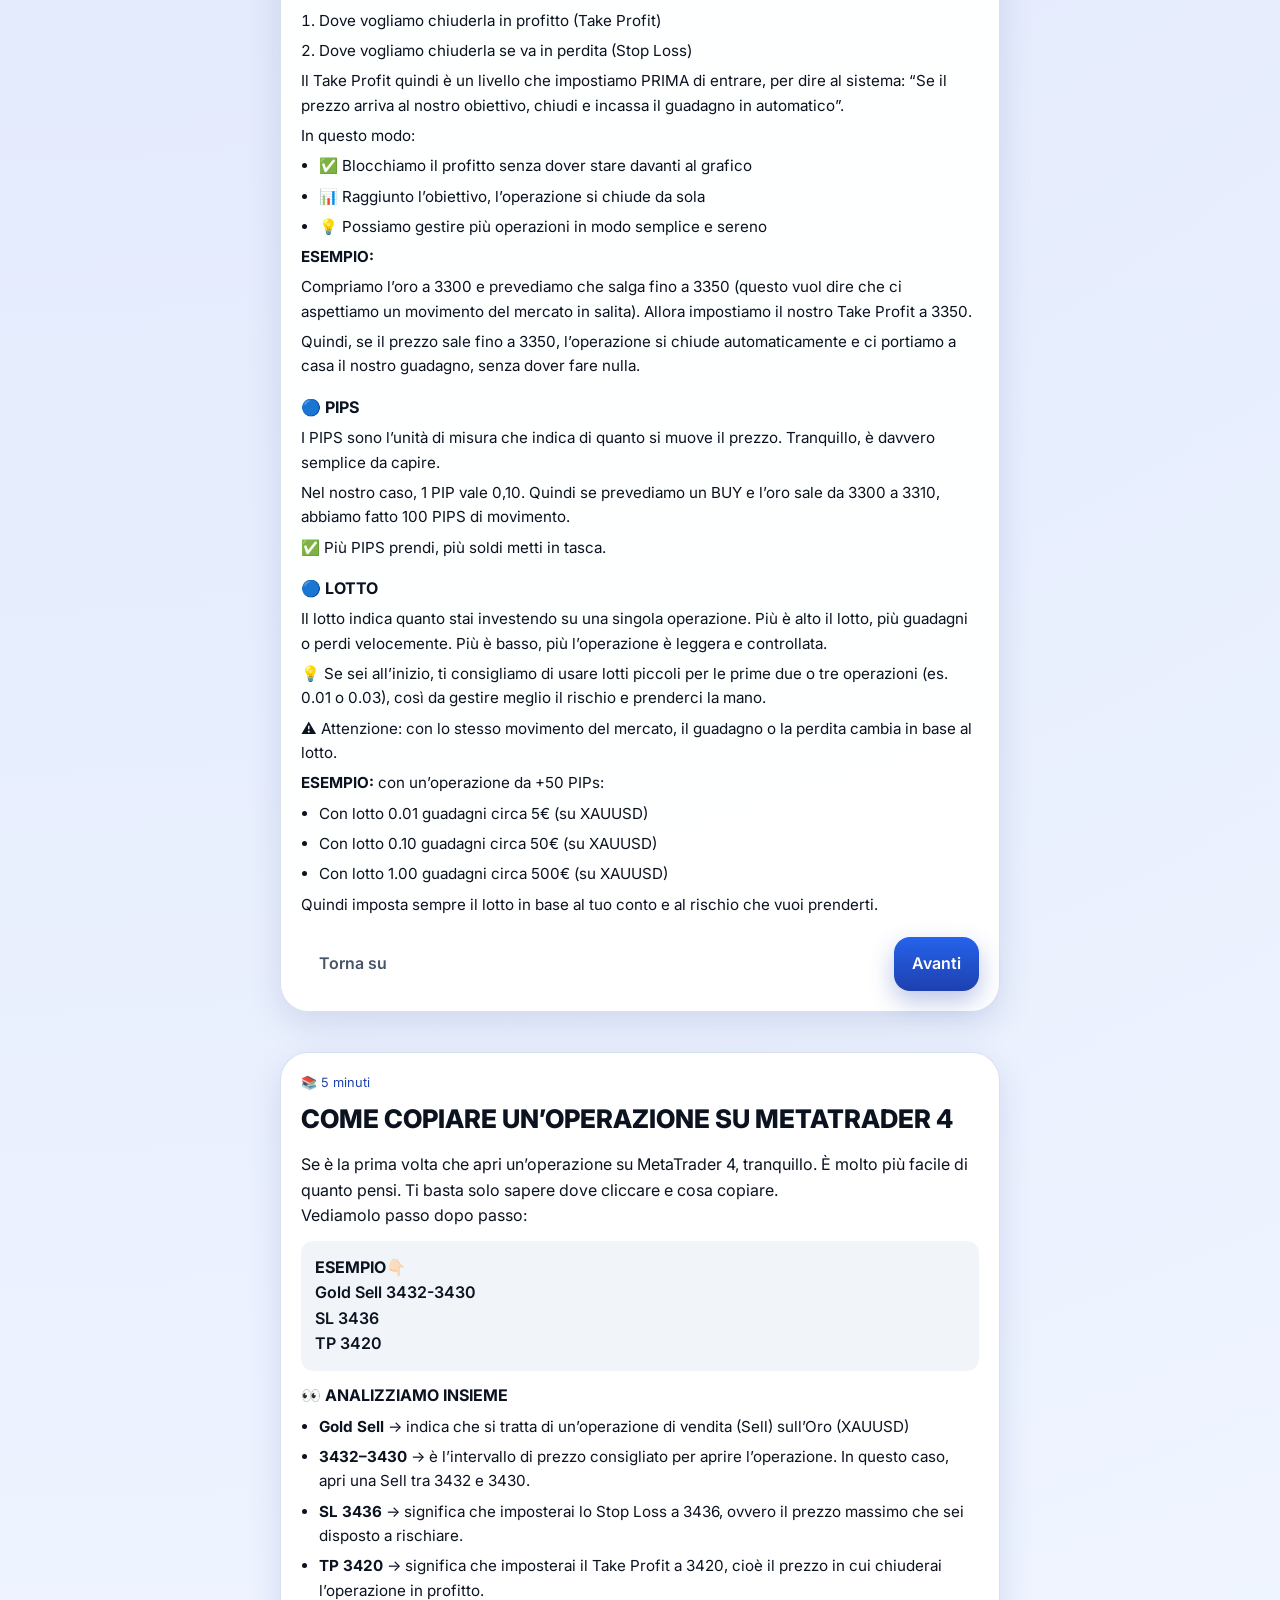
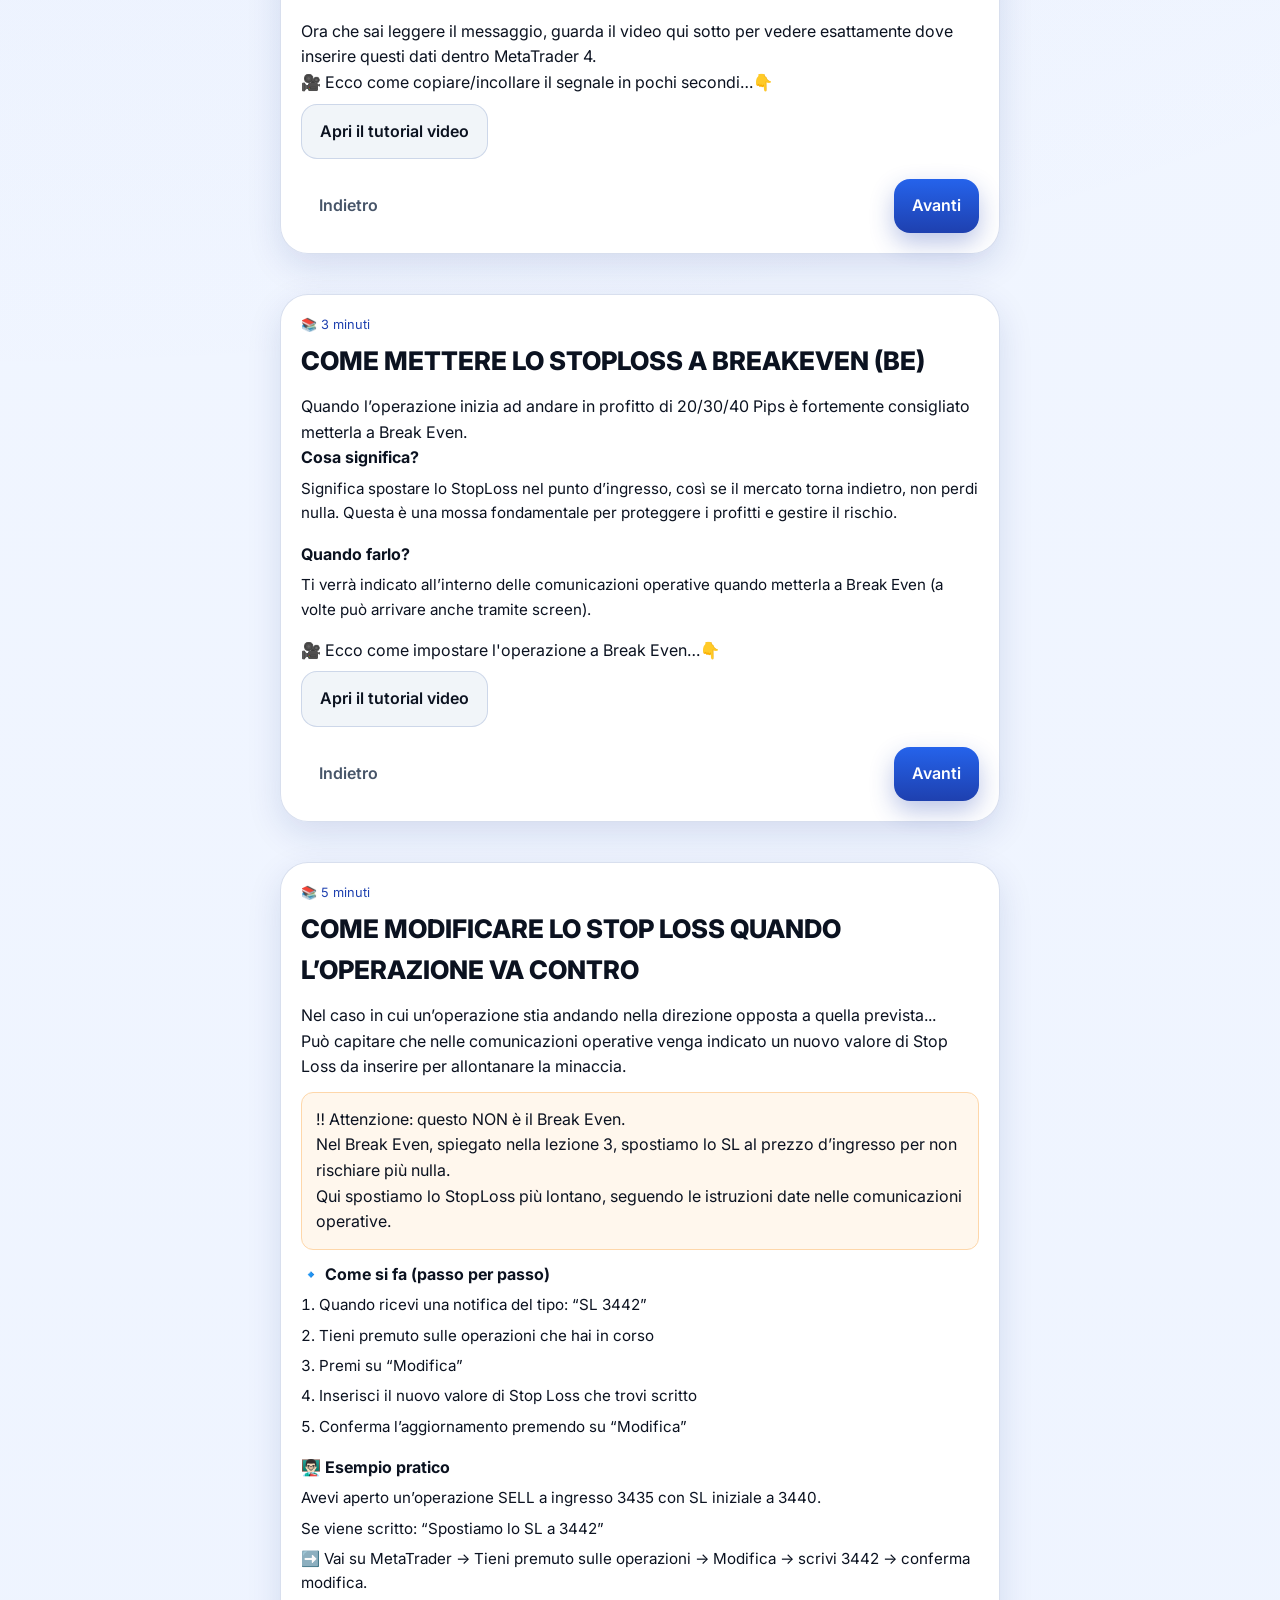
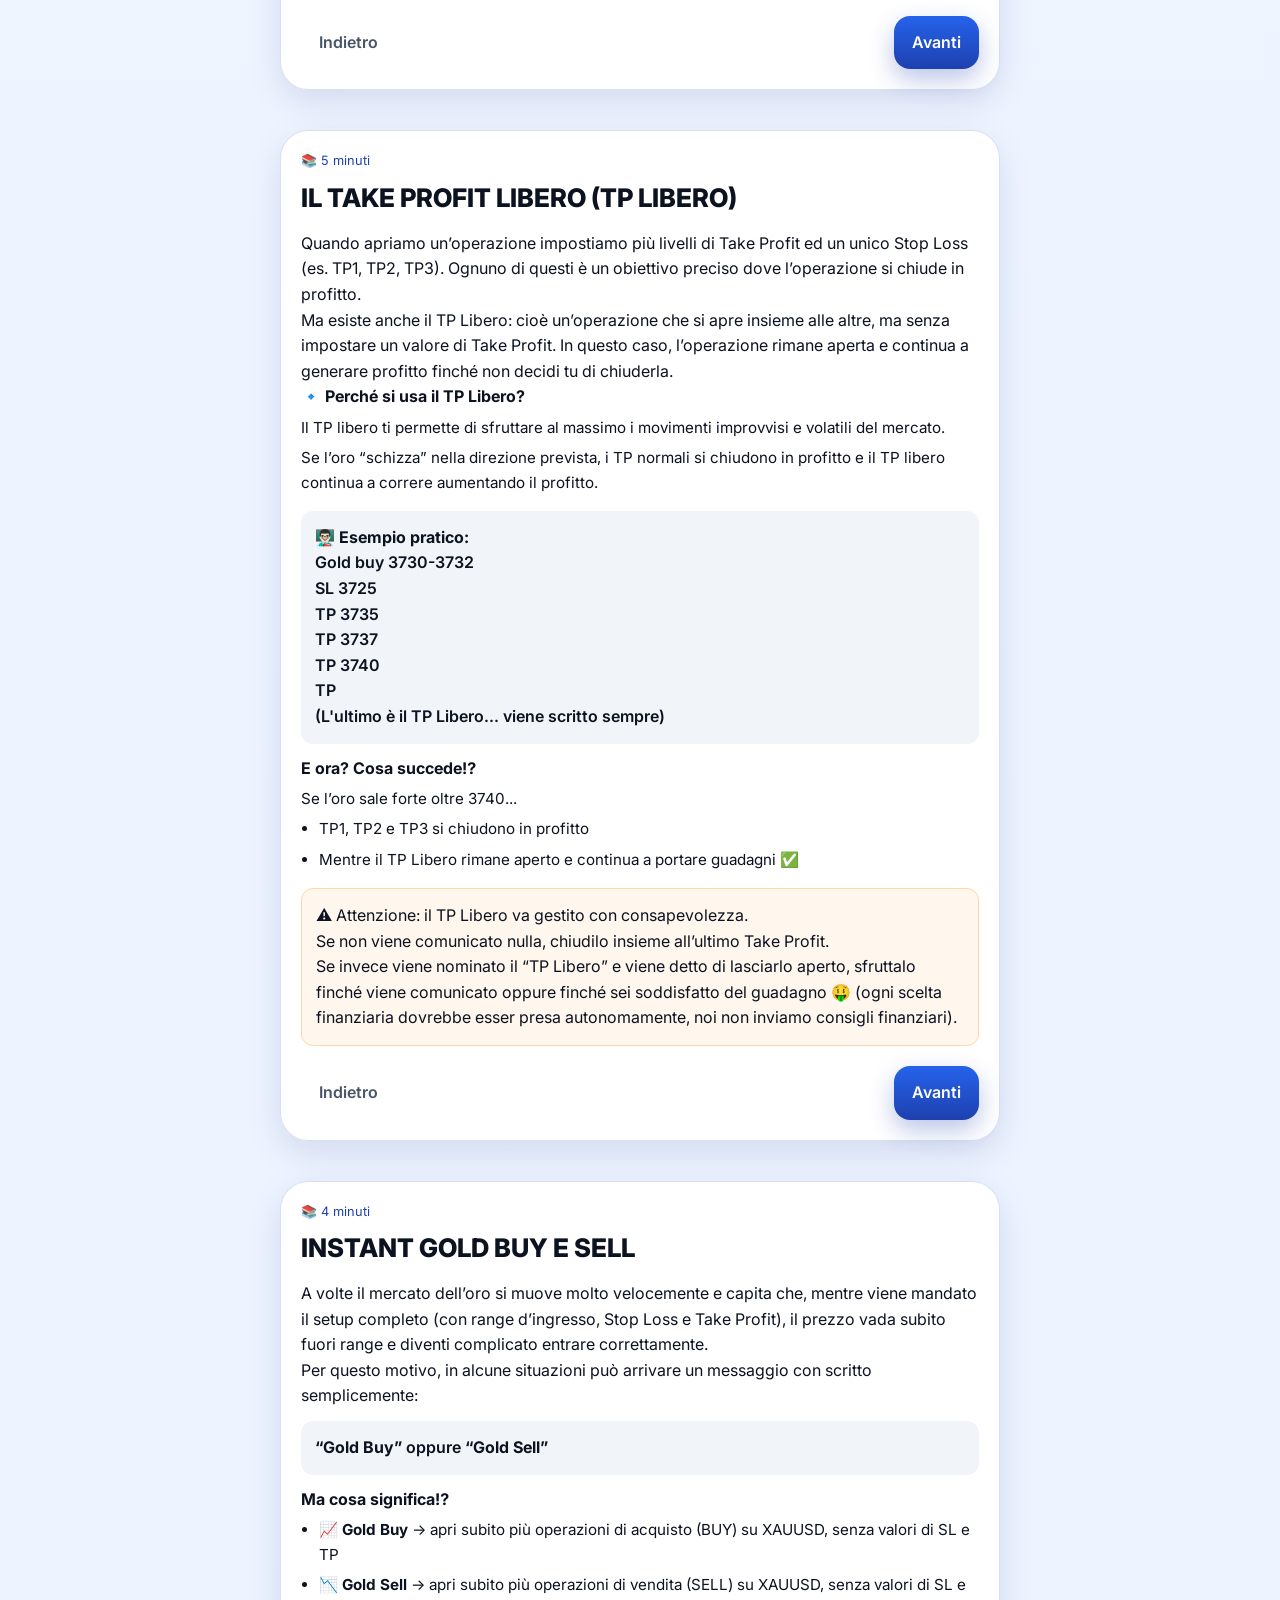
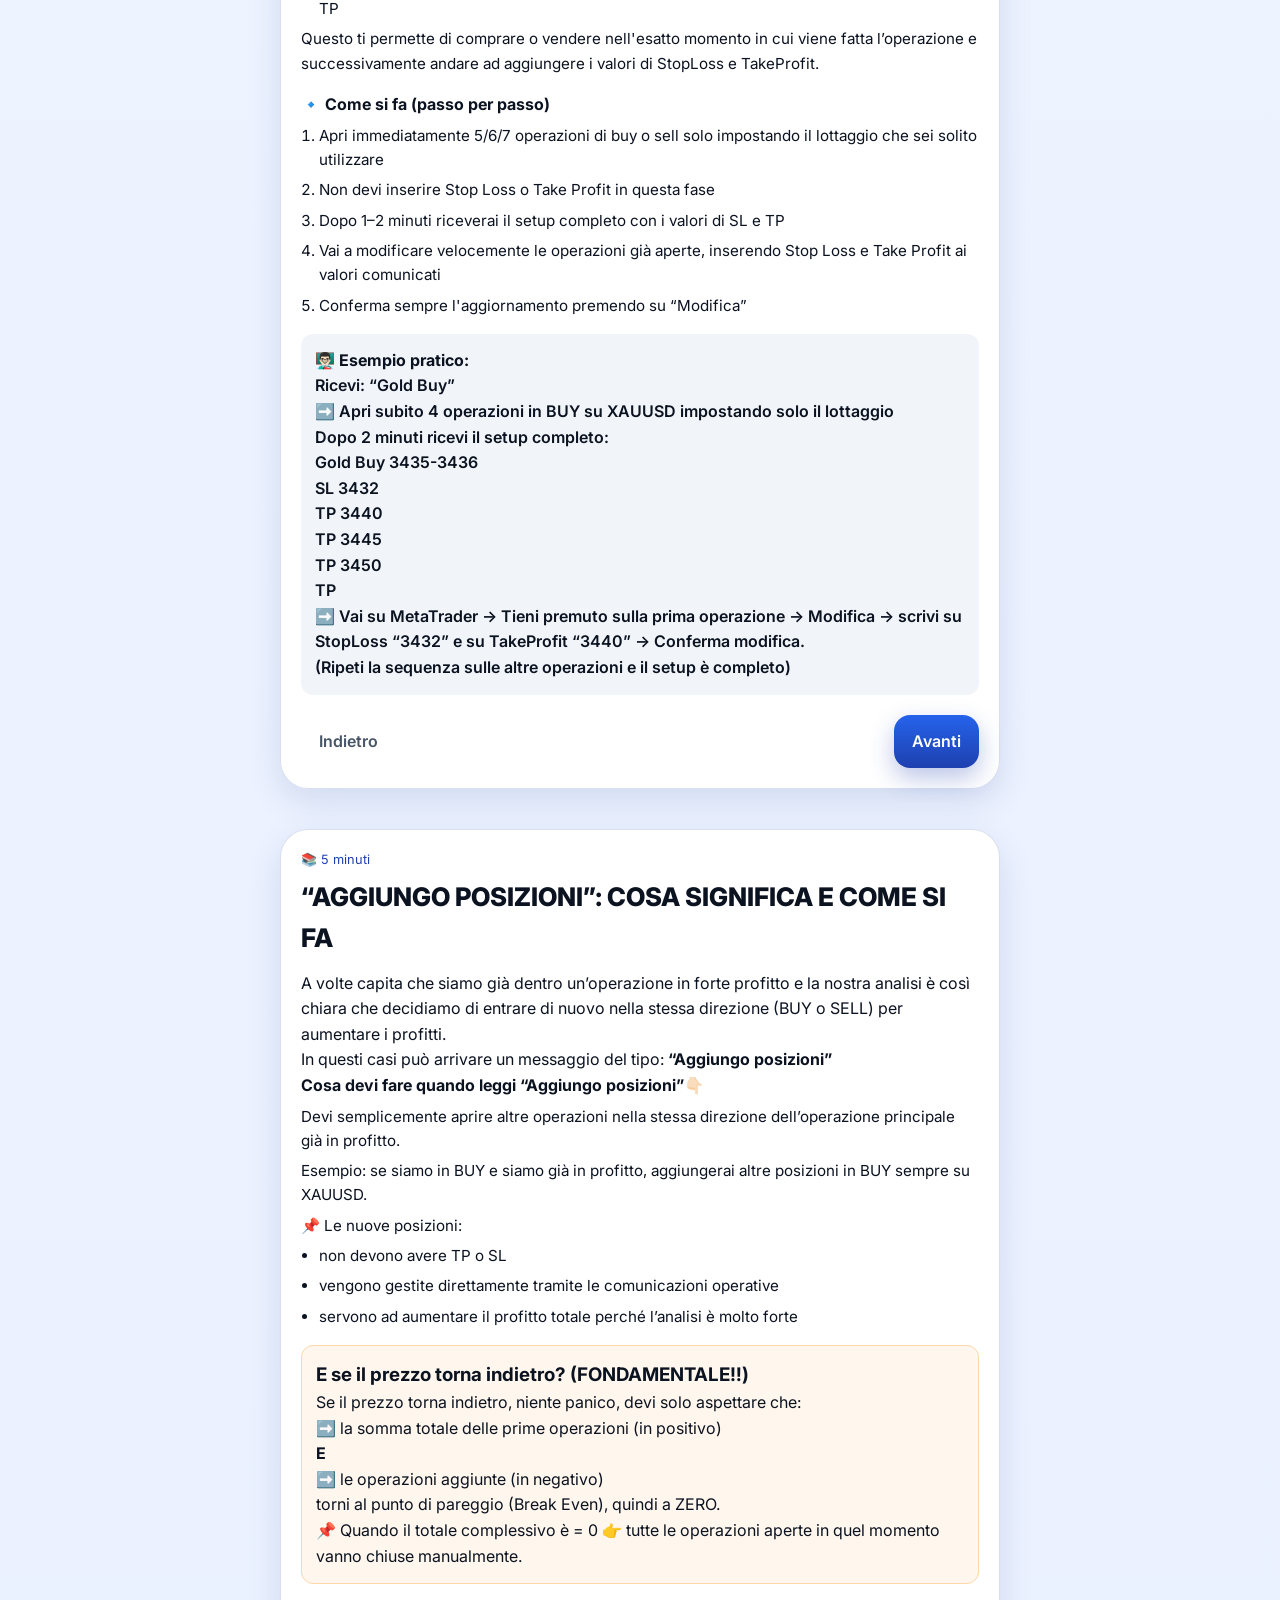
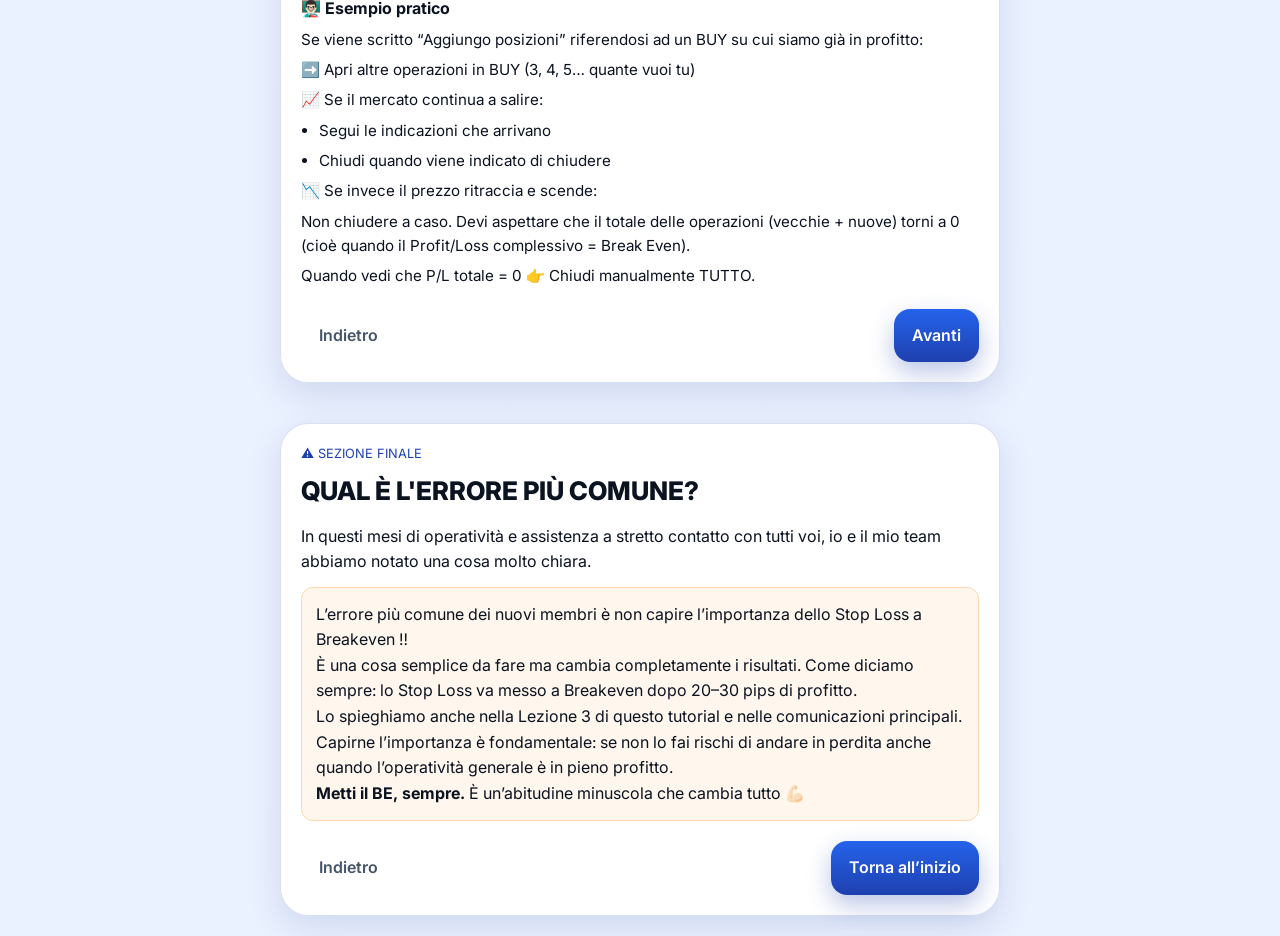
==== commit 77ed2e4c: "Update index.html" ====
--- a/TUTORIAL/index.html
+++ b/TUTORIAL/index.html
@@ -218,15 +218,11 @@
 
         <div class="lesson__video">
           <p>🎥 Ecco come copiare/incollare il segnale in pochi secondi…👇</p>
-          <a class="tutorial-btn tutorial-btn--secondary tutorial-btn--inline" href="https://bit.ly/4lM5LzV" target="_blank" rel="noopener noreferrer">
+          <a class="tutorial-btn tutorial-btn--secondary tutorial-btn--inline" href="https://www.youtube.com/shorts/qr_PQzR6Dnw?feature=share" target="_blank" rel="noopener noreferrer">
             Apri il tutorial video
           </a>
         </div>
 
-        <p>
-          PS. Se non riesci ad aprire il link, copialo sul motore di ricerca e ti si apre il tutorial (1 min).
-        </p>
-
         <div class="lesson__nav">
           <a class="tutorial-btn tutorial-btn--ghost" href="#lezione-1">Indietro</a>
           <a class="tutorial-btn tutorial-btn--primary" href="#lezione-3">Avanti</a>
@@ -261,7 +257,7 @@
 
         <div class="lesson__video">
           <p>🎥 Ecco come impostare l'operazione a Break Even…👇</p>
-          <a class="tutorial-btn tutorial-btn--secondary tutorial-btn--inline" href="https://bit.ly/3PQKNnn" target="_blank" rel="noopener noreferrer">
+          <a class="tutorial-btn tutorial-btn--secondary tutorial-btn--inline" href="https://www.youtube.com/shorts/OHziAVLCNVo" target="_blank" rel="noopener noreferrer">
             Apri il tutorial video
           </a>
         </div>
@@ -608,4 +604,4 @@
     window.addEventListener("resize", updateCurrentSection);
   </script>
 </body>
-</html>+</html>
